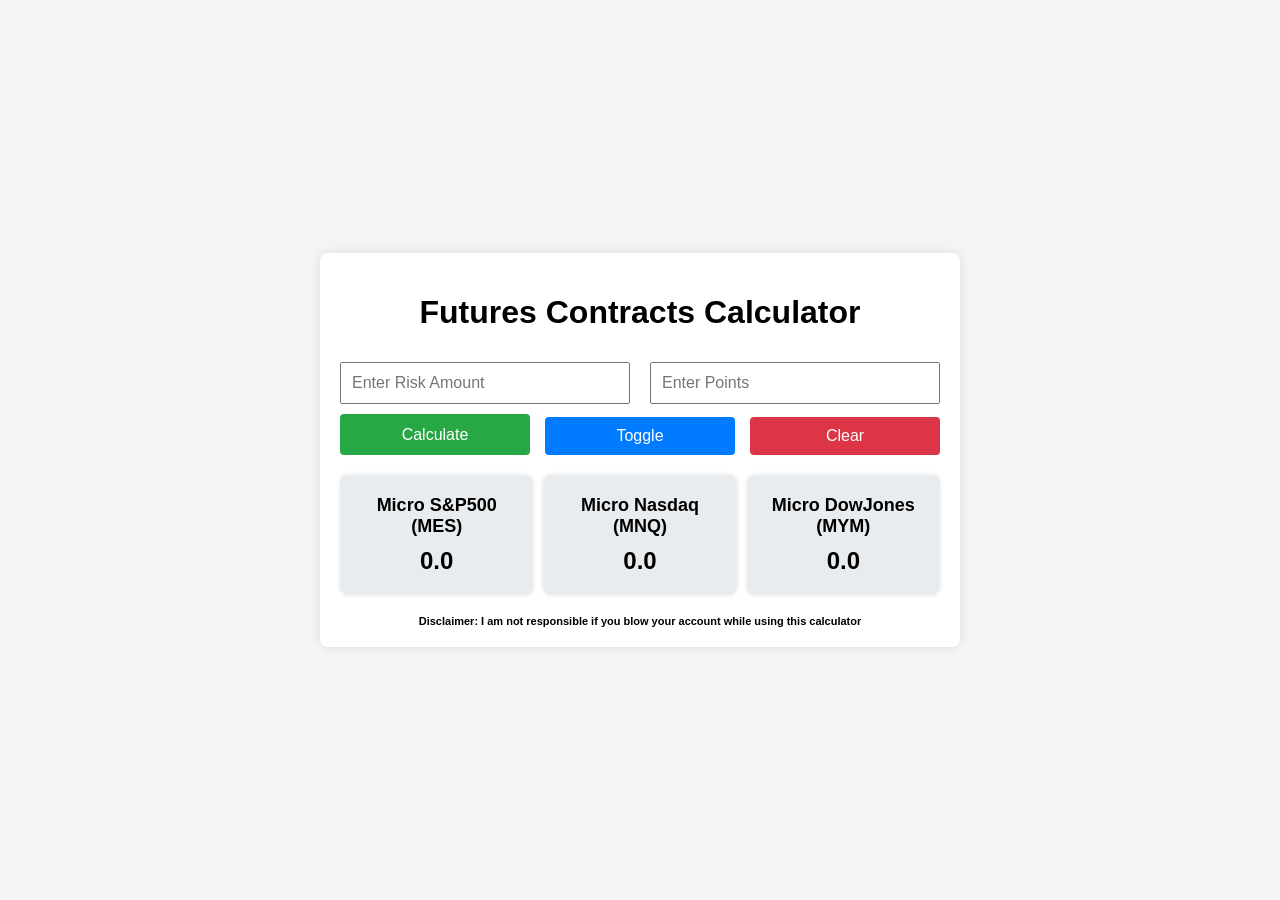
==== index.html @ 9fe2aace "Add files via upload" ====
<!DOCTYPE html>
<html lang="en">
<head>
    <meta charset="UTF-8">
    <meta name="viewport" content="width=device-width, initial-scale=1.0">
    <title>Futures Contracts Calculator</title>
    <link rel="stylesheet" href="styles.css">
</head>
<body>
    <div class="container">
        <h1>Futures Contracts Calculator</h1>
        <div class="form-section">
            <div class="input-container">
                <input type="number" id="riskAmount" placeholder="Enter Risk Amount" step="0.01">
                <input type="number" id="points" placeholder="Enter Points" step="0.25">
            </div>
            <div class="button-container">
                <button class="calcBtn" onclick="calculate()">Calculate</button>
                <button class="marginTop toggleBtn" onclick="toggleContracts()">Toggle</button>
                <button class="marginTop clearBtn" onclick="clearFields()">Clear</button>
            </div>
        </div>
        <div class="results-section">
            <div class="result-box">
                <h2 id="sp500-label">Micro S&P500 (MES)</h2>
                <p id="sp500">0.0</p>
            </div>
            <div class="result-box">
                <h2 id="nasdaq-label">Micro Nasdaq (MNQ)</h2>
                <p id="nasdaq">0.0</p>
            </div>
            <div class="result-box">
                <h2 id="dowJones-label">Micro DowJones (MYM)</h2>
                <p id="dowJones">0.0</p>
            </div>
        </div>
        <p class="smallText">Disclaimer: I am not responsible if you blow your account while using this calculator</p>
    </div>
    <script src="script.js"></script>
</body>
</html>
---- styles.css ----
body {
    font-family: Arial, sans-serif;
    display: flex;
    justify-content: center;
    align-items: center;
    height: 100vh;
    margin: 0;
    background-color: #f4f4f4;
}

.container {
    text-align: center;
    padding: 20px;
    border-radius: 8px;
    background-color: #fff;
    box-shadow: 0 0 10px rgba(0, 0, 0, 0.1);
    width: 90%;
    max-width: 600px;
}

h1 {
    padding-bottom: 10px;
}

.form-section {
    margin-bottom: 20px;
}

.input-container {
    display: flex;
    justify-content: space-between;
    gap: 10px;
    margin-bottom: 10px;
}

input {
    padding: 10px;
    font-size: 16px;
    width: calc(50% - 10px);
    box-sizing: border-box;
}

.button-container {
    display: flex;
    justify-content: space-between;
    gap: 10px;
}

button {
    padding: 10px;
    font-size: 16px;
    width: calc(33.33% - 10px);
    border: none;
    border-radius: 4px;
    cursor: pointer;
    background-color: #007bff;
    color: white;
    transition: background-color 0.3s;
}

button:hover {
    background-color: #035ebe;
}

.results-section {
    display: flex;
    justify-content: space-between;
    gap: 10px;
}

.result-box {
    background-color: #e9ecef;
    border-radius: 8px;
    padding: 20px;
    width: 100%;
    max-width: 180px;
    box-shadow: 0 0 5px rgba(0, 0, 0, 0.1);
}

h2 {
    font-size: 18px;
    margin: 0;
}

p {
    font-size: 24px;
    font-weight: bold;
    margin: 10px 0 0;
}

.smallText {
    margin-top: 20px;
    font-size: 11px;
}

.marginTop {
    margin-top: 3px;
    background-color: black;
}

.marginTop:hover {
    background-color: gray;
}

.calcBtn {
    background-color: #28a745;
}

.calcBtn:hover {
    background-color: #218838;
}

.toggleBtn {
    background-color: #007bff;
}

.toggleBtn:hover {
    background-color: #0069d9;
}

.clearBtn {
    background-color: #dc3545;
}

.clearBtn:hover {
    background-color: #c82333;
}
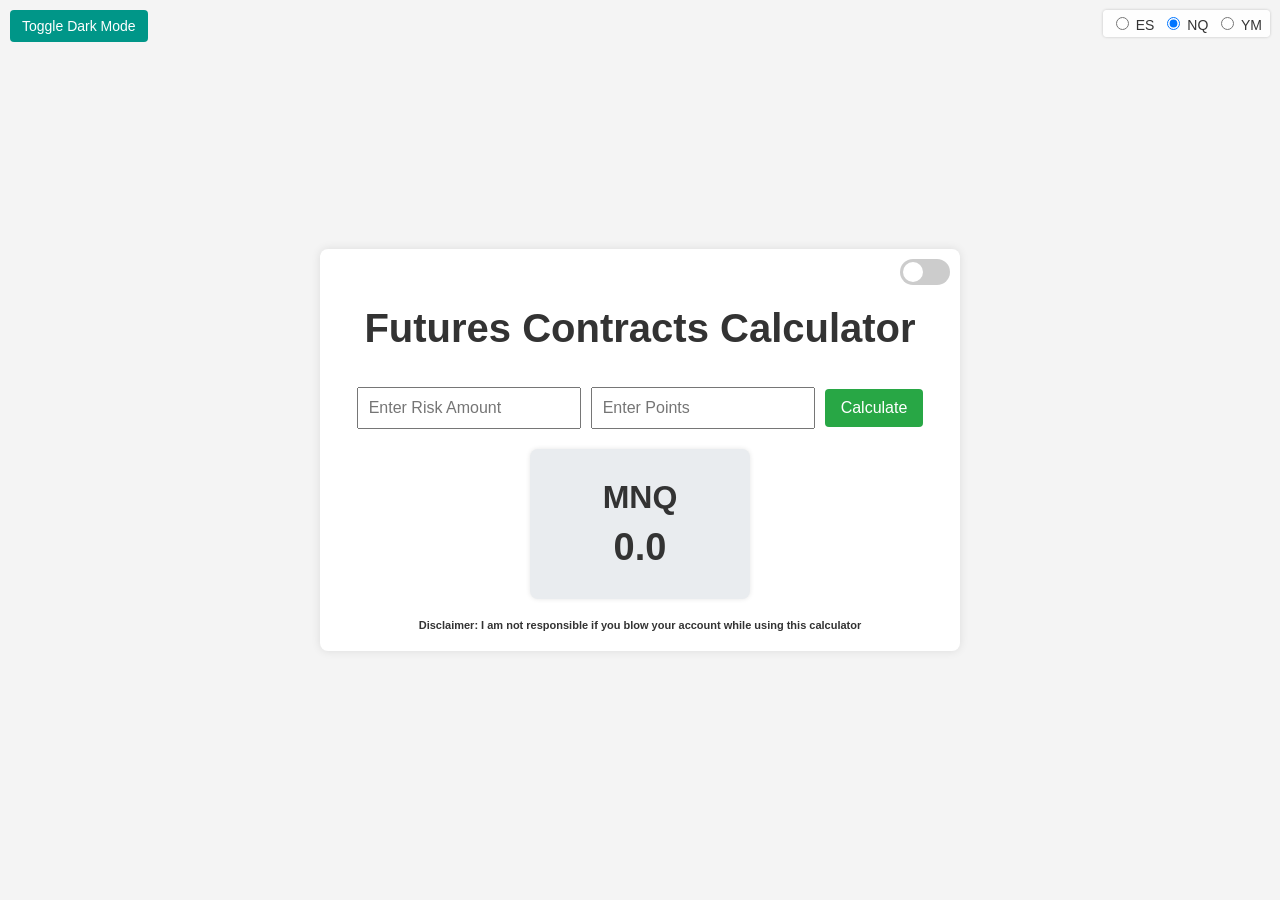
==== commit 617d48cc: "Add files via upload" ====
--- a/index.html
+++ b/index.html
@@ -1,41 +1,73 @@
-<!DOCTYPE html>
-<html lang="en">
-<head>
-    <meta charset="UTF-8">
-    <meta name="viewport" content="width=device-width, initial-scale=1.0">
-    <title>Futures Contracts Calculator</title>
-    <link rel="stylesheet" href="styles.css">
-</head>
-<body>
-    <div class="container">
-        <h1>Futures Contracts Calculator</h1>
-        <div class="form-section">
-            <div class="input-container">
-                <input type="number" id="riskAmount" placeholder="Enter Risk Amount" step="0.01">
-                <input type="number" id="points" placeholder="Enter Points" step="0.25">
-            </div>
-            <div class="button-container">
-                <button class="calcBtn" onclick="calculate()">Calculate</button>
-                <button class="marginTop toggleBtn" onclick="toggleContracts()">Toggle</button>
-                <button class="marginTop clearBtn" onclick="clearFields()">Clear</button>
-            </div>
-        </div>
-        <div class="results-section">
-            <div class="result-box">
-                <h2 id="sp500-label">Micro S&P500 (MES)</h2>
-                <p id="sp500">0.0</p>
-            </div>
-            <div class="result-box">
-                <h2 id="nasdaq-label">Micro Nasdaq (MNQ)</h2>
-                <p id="nasdaq">0.0</p>
-            </div>
-            <div class="result-box">
-                <h2 id="dowJones-label">Micro DowJones (MYM)</h2>
-                <p id="dowJones">0.0</p>
-            </div>
-        </div>
-        <p class="smallText">Disclaimer: I am not responsible if you blow your account while using this calculator</p>
-    </div>
-    <script src="script.js"></script>
-</body>
-</html>
+<!DOCTYPE html>
+<html lang="en">
+<head>
+  <meta charset="UTF-8" />
+  <meta name="viewport" content="width=device-width, initial-scale=1.0" />
+  <title>Futures Contracts Calculator</title>
+  <link rel="stylesheet" href="styles.css" />
+</head>
+<body>
+  <!-- Dark Mode Toggle Button (Fixed at Top Left) -->
+  <button class="darkModeBtn" id="darkModeBtn" onclick="toggleDarkMode()">Toggle Dark Mode</button>
+  
+  <!-- Radio Buttons (Fixed at Top Right) with Static Mini Abbreviations -->
+  <div class="fixed-radio-container">
+    <label>
+      <input type="radio" name="instrument" value="sp500" />
+      <span id="sp500-radio-label">ES</span>
+    </label>
+    <label>
+      <input type="radio" name="instrument" value="nasdaq" checked />
+      <span id="nasdaq-radio-label">NQ</span>
+    </label>
+    <label>
+      <input type="radio" name="instrument" value="dowJones" />
+      <span id="dowJones-radio-label">YM</span>
+    </label>
+  </div>
+  
+  <div class="container">
+    <!-- Toggle Switch for Mini/Micro Mode (Top Right of the container) -->
+    <div class="container-toggle">
+        <label class="toggle-switch">
+        <!-- The toggle is unchecked by default meaning Micro mode -->
+        <input type="checkbox" id="contractToggle" onchange="toggleContracts()">
+        <span class="slider"></span>
+        </label>
+    </div>
+    
+    <h1>Futures Contracts Calculator</h1>
+    
+    <!-- Input Section with Inline Calculate Button -->
+    <div class="form-section">
+      <div class="input-container">
+        <input type="number" id="riskAmount" placeholder="Enter Risk Amount" step="0.01" />
+        <input type="number" id="points" placeholder="Enter Points" step="0.25" />
+        <button class="calcBtn" onclick="calculate()">Calculate</button>
+      </div>
+    </div>
+    
+    <!-- Results Section -->
+    <div class="results-section">
+      <div class="result-box" id="sp500-box">
+        <h2 id="sp500-label">MES</h2>
+        <p id="sp500">0.0</p>
+      </div>
+      <div class="result-box" id="nasdaq-box">
+        <h2 id="nasdaq-label">MNQ</h2>
+        <p id="nasdaq">0.0</p>
+      </div>
+      <div class="result-box" id="dowJones-box">
+        <h2 id="dowJones-label">MYM</h2>
+        <p id="dowJones">0.0</p>
+      </div>
+    </div>
+    
+    <p class="smallText">
+      Disclaimer: I am not responsible if you blow your account while using this calculator
+    </p>
+  </div>
+  
+  <script src="script.js"></script>
+</body>
+</html>
--- a/styles.css
+++ b/styles.css
@@ -1,127 +1,264 @@
-body {
-    font-family: Arial, sans-serif;
-    display: flex;
-    justify-content: center;
-    align-items: center;
-    height: 100vh;
-    margin: 0;
-    background-color: #f4f4f4;
-}
-
-.container {
-    text-align: center;
-    padding: 20px;
-    border-radius: 8px;
-    background-color: #fff;
-    box-shadow: 0 0 10px rgba(0, 0, 0, 0.1);
-    width: 90%;
-    max-width: 600px;
-}
-
-h1 {
-    padding-bottom: 10px;
-}
-
-.form-section {
-    margin-bottom: 20px;
-}
-
-.input-container {
-    display: flex;
-    justify-content: space-between;
-    gap: 10px;
-    margin-bottom: 10px;
-}
-
-input {
-    padding: 10px;
-    font-size: 16px;
-    width: calc(50% - 10px);
-    box-sizing: border-box;
-}
-
-.button-container {
-    display: flex;
-    justify-content: space-between;
-    gap: 10px;
-}
-
-button {
-    padding: 10px;
-    font-size: 16px;
-    width: calc(33.33% - 10px);
-    border: none;
-    border-radius: 4px;
-    cursor: pointer;
-    background-color: #007bff;
-    color: white;
-    transition: background-color 0.3s;
-}
-
-button:hover {
-    background-color: #035ebe;
-}
-
-.results-section {
-    display: flex;
-    justify-content: space-between;
-    gap: 10px;
-}
-
-.result-box {
-    background-color: #e9ecef;
-    border-radius: 8px;
-    padding: 20px;
-    width: 100%;
-    max-width: 180px;
-    box-shadow: 0 0 5px rgba(0, 0, 0, 0.1);
-}
-
-h2 {
-    font-size: 18px;
-    margin: 0;
-}
-
-p {
-    font-size: 24px;
-    font-weight: bold;
-    margin: 10px 0 0;
-}
-
-.smallText {
-    margin-top: 20px;
-    font-size: 11px;
-}
-
-.marginTop {
-    margin-top: 3px;
-    background-color: black;
-}
-
-.marginTop:hover {
-    background-color: gray;
-}
-
-.calcBtn {
-    background-color: #28a745;
-}
-
-.calcBtn:hover {
-    background-color: #218838;
-}
-
-.toggleBtn {
-    background-color: #007bff;
-}
-
-.toggleBtn:hover {
-    background-color: #0069d9;
-}
-
-.clearBtn {
-    background-color: #dc3545;
-}
-
-.clearBtn:hover {
-    background-color: #c82333;
-}+/* General Styles */
+body {
+  font-family: Arial, sans-serif;
+  margin: 0;
+  background-color: #f4f4f4;
+  color: #333;
+  display: flex;
+  justify-content: center;
+  align-items: center;
+  height: 100vh;
+}
+
+.container {
+  position: relative;
+  text-align: center;
+  padding: 20px;
+  border-radius: 8px;
+  background-color: #fff;
+  box-shadow: 0 0 10px rgba(0, 0, 0, 0.1);
+  width: 90%;
+  max-width: 600px;
+  z-index: 1;
+}
+
+/* Toggle Switch Container in top right of the container */
+.container-toggle {
+  position: absolute;
+  top: 10px;
+  right: 10px;
+  display: flex;
+  align-items: center;
+  gap: 8px;
+  font-size: 14px;
+}
+
+h1 {
+  padding-top: 10px; /* Provide space for the toggle switch */
+  padding-bottom: 10px;
+  font-size: 40px;
+}
+
+.form-section {
+  margin-bottom: 20px;
+}
+
+/* Inline Input Container with Calculate Button */
+.input-container {
+  display: flex;
+  align-items: center;
+  gap: 10px;
+  justify-content: center;
+}
+
+.input-container input {
+  padding: 10px;
+  font-size: 16px;
+  box-sizing: border-box;
+}
+
+.calcBtn {
+  background-color: #28a745;
+  color: white;
+  padding: 10px 16px;
+  font-size: 16px;
+  border: none;
+  border-radius: 4px;
+  cursor: pointer;
+  transition: background-color 0.3s;
+}
+
+.calcBtn:hover {
+  background-color: #218838;
+}
+
+/* Fixed Radio Container (Top Right of the viewport) */
+.fixed-radio-container {
+  position: fixed;
+  top: 10px;
+  right: 10px;
+  background: rgba(255, 255, 255, 0.9);
+  padding: 4px 8px;
+  border-radius: 4px;
+  box-shadow: 0 0 3px rgba(0, 0, 0, 0.2);
+  z-index: 1000;
+  display: inline-flex;
+  gap: 8px;
+  font-size: 14px;
+}
+
+.fixed-radio-container label {
+  cursor: pointer;
+  margin: 0;
+}
+
+/* Toggle Switch Styles */
+.toggle-switch {
+  position: relative;
+  display: inline-block;
+  width: 50px;
+  height: 26px;
+}
+
+.toggle-switch input {
+  opacity: 0;
+  width: 0;
+  height: 0;
+}
+
+.slider {
+  position: absolute;
+  cursor: pointer;
+  top: 0;
+  left: 0;
+  right: 0;
+  bottom: 0;
+  background-color: #ccc;
+  transition: background-color 0.4s, transform 0.4s;
+  border-radius: 26px;
+}
+
+.slider:before {
+  position: absolute;
+  content: "";
+  height: 20px;
+  width: 20px;
+  left: 3px;
+  bottom: 3px;
+  background-color: white;
+  transition: transform 0.4s;
+  border-radius: 50%;
+}
+
+input:checked + .slider {
+  background-color: #2196F3;
+}
+
+input:checked + .slider:before {
+  transform: translateX(24px);
+}
+
+/* Results Section */
+.results-section {
+  display: flex;
+  justify-content: space-around;
+  gap: 10px;
+  flex-wrap: wrap;
+}
+
+.result-box {
+  background-color: #e9ecef;
+  border-radius: 8px;
+  padding: 20px;
+  padding-top: 30px;
+  width: 100%;
+  height: 100px;
+  max-width: 180px;
+  box-shadow: 0 0 5px rgba(0, 0, 0, 0.1);
+  margin: 0 auto;
+}
+
+h2 {
+  font-size: 32px;
+  margin: 0;
+}
+
+p {
+  font-size: 38px;
+  font-weight: bold;
+  margin: 10px 0 0;
+}
+
+.smallText {
+  margin-top: 20px;
+  font-size: 11px;
+}
+
+/* Dark Mode Toggle Button - Fixed at Top Left with Teal Color */
+.darkModeBtn {
+  position: fixed;
+  top: 10px;
+  left: 10px;
+  padding: 8px 12px;
+  font-size: 14px;
+  border: none;
+  border-radius: 4px;
+  cursor: pointer;
+  background-color: #009688;
+  color: #fff;
+  z-index: 1000;
+  transition: background-color 0.3s;
+}
+
+.darkModeBtn:hover {
+  background-color: #00796b;
+}
+
+/* Dark Mode Styles */
+body.dark-mode {
+  background-color: #222;
+  color: #ddd;
+}
+
+/* White Borders in Dark Mode */
+body.dark-mode .container {
+  background-color: #333;
+  box-shadow: 0 0 10px rgba(255, 255, 255, 0.1);
+  border: 1px solid #fff;
+}
+
+body.dark-mode input {
+  background-color: #555;
+  color: #ddd;
+  border: 1px solid #fff;
+}
+
+body.dark-mode .result-box {
+  background-color: #444;
+  box-shadow: 0 0 5px rgba(255, 255, 255, 0.1);
+  border: 1px solid #fff;
+}
+
+body.dark-mode .fixed-radio-container {
+  background: rgba(50, 50, 50, 0.9);
+  color: #ddd;
+  border: 1px solid #fff;
+}
+
+/* Media Query: Only Adjusting the Container and its Contents for Responsiveness */
+@media (max-width: 600px) {
+  .container {
+      width: 95%;
+      padding: 15px;
+  }
+  h1 {
+      font-size: 28px;
+      padding-top: 15px;
+  }
+  .input-container {
+      flex-direction: column;
+      gap: 15px;
+  }
+  .input-container input,
+  .calcBtn {
+      width: 100%;
+      max-width: none;
+  }
+  .results-section {
+      flex-direction: column;
+      gap: 15px;
+      align-items: center;
+  }
+  .result-box {
+      width: 100%;
+      max-width: 300px;
+      height: auto;
+      padding: 15px;
+  }
+  h2 {
+      font-size: 24px;
+  }
+  p {
+      font-size: 28px;
+  }
+}
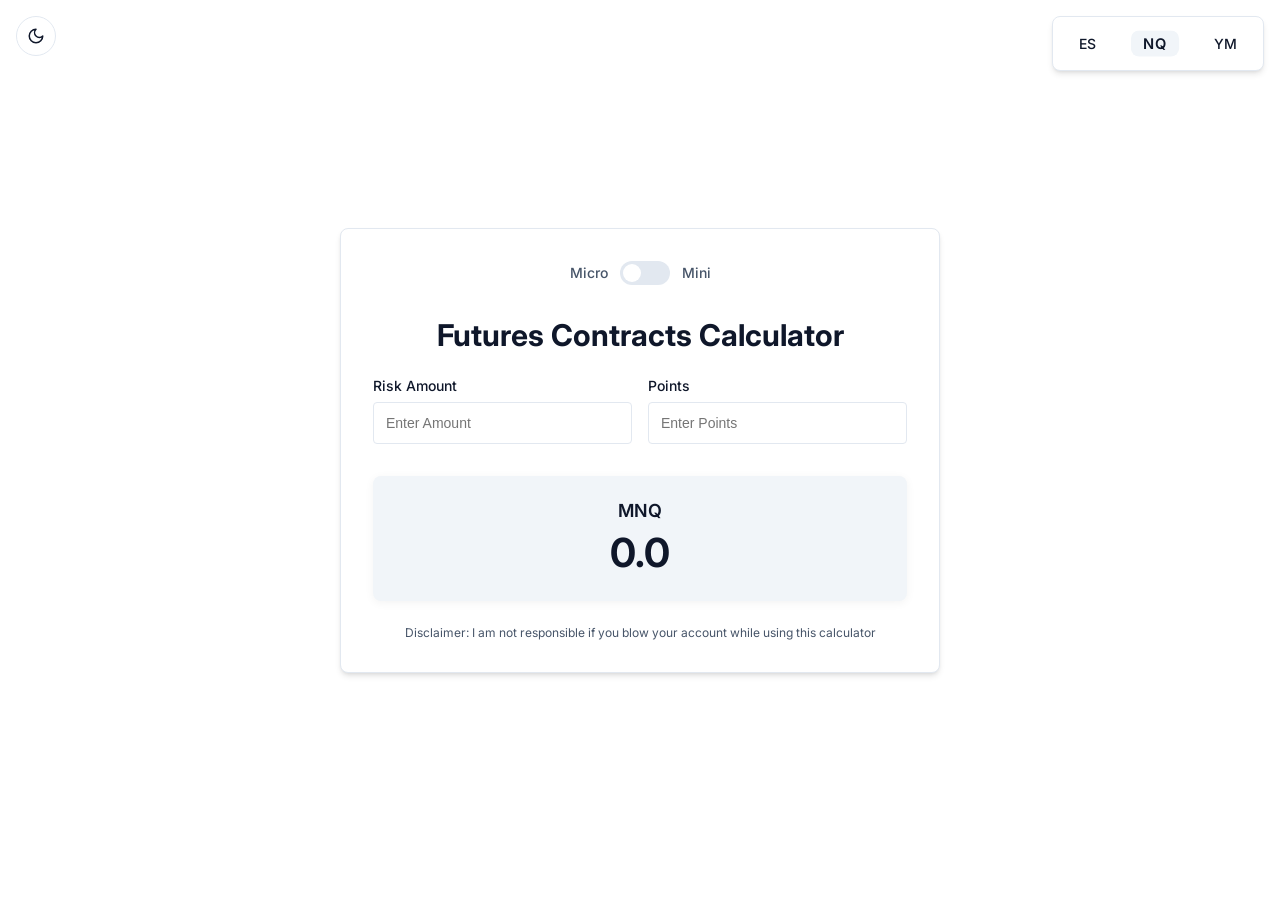
==== commit 40d29e16: "Add favicon, enhance typography with Google Fonts, and improve accessibility with ARIA labels. Refac" ====
--- a/index.html
+++ b/index.html
@@ -4,46 +4,64 @@
   <meta charset="UTF-8" />
   <meta name="viewport" content="width=device-width, initial-scale=1.0" />
   <title>Futures Contracts Calculator</title>
+  <!-- Favicon -->
+  <link rel="icon" href="favicon.png" type="image/png">
   <link rel="stylesheet" href="styles.css" />
+  <!-- Add Google Fonts for improved typography -->
+  <link rel="preconnect" href="https://fonts.googleapis.com">
+  <link rel="preconnect" href="https://fonts.gstatic.com" crossorigin>
+  <link href="https://fonts.googleapis.com/css2?family=Inter:wght@400;500;600;700&display=swap" rel="stylesheet">
 </head>
+
 <body>
-  <!-- Dark Mode Toggle Button (Fixed at Top Left) -->
-  <button class="darkModeBtn" id="darkModeBtn" onclick="toggleDarkMode()">Toggle Dark Mode</button>
+  <!-- Dark/Light Mode Toggle Button -->
+  <button class="darkModeBtn" id="darkModeBtn" onclick="toggleDarkMode()" aria-label="Toggle Dark Mode">
+    <!-- Moon icon - shown in light mode -->
+    <svg class="moon-icon" xmlns="http://www.w3.org/2000/svg" width="18" height="18" viewBox="0 0 24 24" fill="none" stroke="currentColor" stroke-width="2" stroke-linecap="round" stroke-linejoin="round"><path d="M12 3a6 6 0 0 0 9 9 9 9 0 1 1-9-9Z"/></svg>
+    <!-- Sun icon - shown in dark mode -->
+    <svg class="sun-icon" xmlns="http://www.w3.org/2000/svg" width="18" height="18" viewBox="0 0 24 24" fill="none" stroke="currentColor" stroke-width="2" stroke-linecap="round" stroke-linejoin="round"><circle cx="12" cy="12" r="5"/><path d="M12 1v2M12 21v2M4.2 4.2l1.4 1.4M18.4 18.4l1.4 1.4M1 12h2M21 12h2M4.2 19.8l1.4-1.4M18.4 5.6l1.4-1.4"/></svg>
+  </button>
   
-  <!-- Radio Buttons (Fixed at Top Right) with Static Mini Abbreviations -->
-  <div class="fixed-radio-container">
-    <label>
-      <input type="radio" name="instrument" value="sp500" />
+  <!-- Instrument Selection -->
+  <div class="instrument-selector">
+    <label class="radio-label">
+      <input type="radio" name="instrument" value="sp500" aria-labelledby="sp500-radio-label" />
       <span id="sp500-radio-label">ES</span>
     </label>
-    <label>
-      <input type="radio" name="instrument" value="nasdaq" checked />
+    <label class="radio-label">
+      <input type="radio" name="instrument" value="nasdaq" checked aria-labelledby="nasdaq-radio-label" />
       <span id="nasdaq-radio-label">NQ</span>
     </label>
-    <label>
-      <input type="radio" name="instrument" value="dowJones" />
+    <label class="radio-label">
+      <input type="radio" name="instrument" value="dowJones" aria-labelledby="dowJones-radio-label" />
       <span id="dowJones-radio-label">YM</span>
     </label>
   </div>
   
   <div class="container">
-    <!-- Toggle Switch for Mini/Micro Mode (Top Right of the container) -->
+    <!-- Toggle Switch for Mini/Micro Mode -->
     <div class="container-toggle">
-        <label class="toggle-switch">
-        <!-- The toggle is unchecked by default meaning Micro mode -->
-        <input type="checkbox" id="contractToggle" onchange="toggleContracts()">
+      <span class="toggle-label">Micro</span>
+      <label class="toggle-switch">
+        <input type="checkbox" id="contractToggle" onchange="toggleContracts()" aria-label="Toggle between Micro and Mini contracts">
         <span class="slider"></span>
-        </label>
+      </label>
+      <span class="toggle-label">Mini</span>
     </div>
     
     <h1>Futures Contracts Calculator</h1>
     
-    <!-- Input Section with Inline Calculate Button -->
+    <!-- Input Section -->
     <div class="form-section">
       <div class="input-container">
-        <input type="number" id="riskAmount" placeholder="Enter Risk Amount" step="0.01" />
-        <input type="number" id="points" placeholder="Enter Points" step="0.25" />
-        <button class="calcBtn" onclick="calculate()">Calculate</button>
+        <div class="input-wrapper">
+          <label for="riskAmount">Risk Amount</label>
+          <input type="number" id="riskAmount" placeholder="Enter Amount" step="0.01" />
+        </div>
+        <div class="input-wrapper">
+          <label for="points">Points</label>
+          <input type="number" id="points" placeholder="Enter Points" step="0.25" />
+        </div>
       </div>
     </div>
     
@@ -63,7 +81,7 @@
       </div>
     </div>
     
-    <p class="smallText">
+    <p class="disclaimer">
       Disclaimer: I am not responsible if you blow your account while using this calculator
     </p>
   </div>
--- a/styles.css
+++ b/styles.css
@@ -1,103 +1,156 @@
-/* General Styles */
+:root {
+  --background: #ffffff;
+  --foreground: #0f172a;
+  --card: #ffffff;
+  --card-foreground: #0f172a;
+  --primary: #0f172a;
+  --primary-foreground: #f8fafc;
+  --secondary: #f1f5f9;
+  --secondary-foreground: #0f172a;
+  --muted: #e2e8f0;
+  --muted-foreground: #475569;
+  --accent: #f1f5f9;
+  --accent-foreground: #0f172a;
+  --border: #e2e8f0;
+  --ring: #94a3b8;
+  --radius: 0.5rem;
+  --shadow: 0 4px 6px -1px rgb(0 0 0 / 0.1), 0 2px 4px -2px rgb(0 0 0 / 0.1);
+}
+
+.dark-mode {
+  --background: #0f172a;
+  --foreground: #f8fafc;
+  --card: #1e293b;
+  --card-foreground: #f8fafc;
+  --primary: #f8fafc;
+  --primary-foreground: #0f172a;
+  --secondary: #1e293b;
+  --secondary-foreground: #f8fafc;
+  --muted: #334155;
+  --muted-foreground: #94a3b8;
+  --accent: #1e293b;
+  --accent-foreground: #f8fafc;
+  --border: #334155;
+  --ring: #1e293b;
+}
+
+* {
+  margin: 0;
+  padding: 0;
+  box-sizing: border-box;
+}
+
 body {
-  font-family: Arial, sans-serif;
-  margin: 0;
-  background-color: #f4f4f4;
-  color: #333;
+  font-family: 'Inter', -apple-system, BlinkMacSystemFont, 'Segoe UI', Roboto, Oxygen, Ubuntu, Cantarell, 'Open Sans', 'Helvetica Neue', sans-serif;
+  background-color: var(--background);
+  color: var(--foreground);
   display: flex;
   justify-content: center;
   align-items: center;
   height: 100vh;
-}
-
+  transition: background-color 0.3s ease, color 0.3s ease;
+}
+
+/* Main Container */
 .container {
   position: relative;
-  text-align: center;
-  padding: 20px;
-  border-radius: 8px;
-  background-color: #fff;
-  box-shadow: 0 0 10px rgba(0, 0, 0, 0.1);
   width: 90%;
   max-width: 600px;
+  background-color: var(--card);
+  color: var(--card-foreground);
+  border-radius: var(--radius);
+  box-shadow: var(--shadow);
+  padding: 2rem;
   z-index: 1;
-}
-
-/* Toggle Switch Container in top right of the container */
+  border: 1px solid var(--border);
+  transition: background-color 0.3s ease, color 0.3s ease, border-color 0.3s ease;
+}
+
+h1 {
+  font-size: 1.875rem;
+  font-weight: 700;
+  text-align: center;
+  margin-bottom: 1.5rem;
+  color: var(--foreground);
+}
+
+/* Instrument Selector */
+.instrument-selector {
+  position: fixed;
+  top: 1rem;
+  right: 1rem;
+  display: flex;
+  gap: 0.5rem;
+  background-color: var(--card);
+  border: 1px solid var(--border);
+  border-radius: var(--radius);
+  padding: 0.5rem;
+  box-shadow: var(--shadow);
+  z-index: 10;
+}
+
+.radio-label {
+  display: flex;
+  align-items: center;
+  cursor: pointer;
+  gap: 0.25rem;
+  padding: 0.375rem 0.625rem;
+  border-radius: calc(var(--radius) - 0.25rem);
+  font-weight: 500;
+  font-size: 0.875rem;
+  transition: background-color 0.2s ease;
+}
+
+.radio-label:hover {
+  background-color: var(--accent);
+}
+
+.radio-label input[type="radio"] {
+  width: 0;
+  height: 0;
+  opacity: 0;
+  position: absolute;
+}
+
+.radio-label input[type="radio"]:checked + span {
+  color: var(--primary);
+  font-weight: 600;
+}
+
+/* Add background indicator for selected radio option */
+.radio-label input[type="radio"]:checked + span {
+  background-color: var(--accent);
+  padding: 0.25rem 0.75rem;
+  border-radius: var(--radius);
+  transform: scale(1.05);
+}
+
+.radio-label span {
+  transition: color 0.2s ease, background-color 0.2s ease, transform 0.2s ease, padding 0.2s ease;
+  padding: 0.25rem 0.5rem;
+}
+
+/* Toggle Switch Container */
 .container-toggle {
-  position: absolute;
-  top: 10px;
-  right: 10px;
-  display: flex;
-  align-items: center;
-  gap: 8px;
-  font-size: 14px;
-}
-
-h1 {
-  padding-top: 10px; /* Provide space for the toggle switch */
-  padding-bottom: 10px;
-  font-size: 40px;
-}
-
-.form-section {
-  margin-bottom: 20px;
-}
-
-/* Inline Input Container with Calculate Button */
-.input-container {
-  display: flex;
-  align-items: center;
-  gap: 10px;
+  display: flex;
+  align-items: center;
   justify-content: center;
-}
-
-.input-container input {
-  padding: 10px;
-  font-size: 16px;
-  box-sizing: border-box;
-}
-
-.calcBtn {
-  background-color: #28a745;
-  color: white;
-  padding: 10px 16px;
-  font-size: 16px;
-  border: none;
-  border-radius: 4px;
-  cursor: pointer;
-  transition: background-color 0.3s;
-}
-
-.calcBtn:hover {
-  background-color: #218838;
-}
-
-/* Fixed Radio Container (Top Right of the viewport) */
-.fixed-radio-container {
-  position: fixed;
-  top: 10px;
-  right: 10px;
-  background: rgba(255, 255, 255, 0.9);
-  padding: 4px 8px;
-  border-radius: 4px;
-  box-shadow: 0 0 3px rgba(0, 0, 0, 0.2);
-  z-index: 1000;
-  display: inline-flex;
-  gap: 8px;
-  font-size: 14px;
-}
-
-.fixed-radio-container label {
-  cursor: pointer;
-  margin: 0;
-}
-
-/* Toggle Switch Styles */
+  gap: 0.75rem;
+  margin-bottom: 2rem;
+}
+
+.toggle-label {
+  font-size: 0.875rem;
+  font-weight: 500;
+  color: var(--muted-foreground);
+}
+
+/* Toggle Switch */
 .toggle-switch {
   position: relative;
   display: inline-block;
   width: 50px;
-  height: 26px;
+  height: 24px;
 }
 
 .toggle-switch input {
@@ -113,152 +166,190 @@
   left: 0;
   right: 0;
   bottom: 0;
-  background-color: #ccc;
-  transition: background-color 0.4s, transform 0.4s;
-  border-radius: 26px;
+  background-color: var(--muted);
+  transition: 0.4s;
+  border-radius: 24px;
 }
 
 .slider:before {
   position: absolute;
   content: "";
-  height: 20px;
-  width: 20px;
+  height: 18px;
+  width: 18px;
   left: 3px;
   bottom: 3px;
-  background-color: white;
-  transition: transform 0.4s;
+  background-color: var(--background);
+  transition: 0.4s;
   border-radius: 50%;
 }
 
 input:checked + .slider {
-  background-color: #2196F3;
+  background-color: var(--primary);
 }
 
 input:checked + .slider:before {
-  transform: translateX(24px);
+  transform: translateX(26px);
+}
+
+/* Input Form */
+.form-section {
+  margin-bottom: 2rem;
+}
+
+.input-container {
+  display: grid;
+  grid-template-columns: 1fr 1fr;
+  gap: 1rem;
+}
+
+.input-wrapper {
+  display: flex;
+  flex-direction: column;
+  gap: 0.5rem;
+}
+
+.input-wrapper label {
+  font-size: 0.875rem;
+  font-weight: 500;
+  color: var(--foreground);
+}
+
+.input-wrapper input {
+  padding: 0.75rem;
+  font-size: 0.875rem;
+  border: 1px solid var(--border);
+  border-radius: calc(var(--radius) - 0.25rem);
+  background-color: var(--background);
+  color: var(--foreground);
+  transition: border-color 0.2s ease, box-shadow 0.2s ease;
+}
+
+.input-wrapper input:focus {
+  outline: none;
+  border-color: var(--ring);
+  box-shadow: 0 0 0 2px var(--accent);
 }
 
 /* Results Section */
 .results-section {
-  display: flex;
-  justify-content: space-around;
-  gap: 10px;
-  flex-wrap: wrap;
+  display: grid;
+  grid-template-columns: repeat(auto-fit, minmax(150px, 1fr));
+  gap: 1rem;
+  margin-bottom: 1.5rem;
 }
 
 .result-box {
-  background-color: #e9ecef;
-  border-radius: 8px;
-  padding: 20px;
-  padding-top: 30px;
-  width: 100%;
-  height: 100px;
-  max-width: 180px;
-  box-shadow: 0 0 5px rgba(0, 0, 0, 0.1);
-  margin: 0 auto;
-}
-
-h2 {
-  font-size: 32px;
-  margin: 0;
-}
-
-p {
-  font-size: 38px;
-  font-weight: bold;
-  margin: 10px 0 0;
-}
-
-.smallText {
-  margin-top: 20px;
-  font-size: 11px;
-}
-
-/* Dark Mode Toggle Button - Fixed at Top Left with Teal Color */
+  background-color: var(--secondary);
+  color: var(--secondary-foreground);
+  border-radius: var(--radius);
+  padding: 1.5rem;
+  text-align: center;
+  transition: background-color 0.3s ease, transform 0.2s ease;
+  display: flex;
+  flex-direction: column;
+  align-items: center;
+  justify-content: center;
+  min-height: 120px;
+  box-shadow: 0 2px 10px rgba(0, 0, 0, 0.05);
+}
+
+.result-box:hover {
+  transform: translateY(-2px);
+  box-shadow: 0 4px 12px rgba(0, 0, 0, 0.1);
+}
+
+.result-box h2 {
+  font-size: 1.125rem;
+  font-weight: 600;
+  margin-bottom: 0.5rem;
+}
+
+.result-box p {
+  font-size: 2.5rem;
+  font-weight: 700;
+  line-height: 1.2;
+}
+
+/* Disclaimer */
+.disclaimer {
+  font-size: 0.75rem;
+  color: var(--muted-foreground);
+  text-align: center;
+  margin-top: 1rem;
+}
+
+/* Dark Mode Toggle Button */
 .darkModeBtn {
   position: fixed;
-  top: 10px;
-  left: 10px;
-  padding: 8px 12px;
-  font-size: 14px;
-  border: none;
-  border-radius: 4px;
+  top: 1rem;
+  left: 1rem;
+  background-color: var(--card);
+  color: var(--card-foreground);
+  border: 1px solid var(--border);
+  border-radius: 50%;
+  width: 40px;
+  height: 40px;
+  display: flex;
+  align-items: center;
+  justify-content: center;
   cursor: pointer;
-  background-color: #009688;
-  color: #fff;
-  z-index: 1000;
-  transition: background-color 0.3s;
+  z-index: 10;
+  transition: background-color 0.3s ease, color 0.3s ease, transform 0.2s ease;
+  overflow: hidden;
 }
 
 .darkModeBtn:hover {
-  background-color: #00796b;
-}
-
-/* Dark Mode Styles */
-body.dark-mode {
-  background-color: #222;
-  color: #ddd;
-}
-
-/* White Borders in Dark Mode */
-body.dark-mode .container {
-  background-color: #333;
-  box-shadow: 0 0 10px rgba(255, 255, 255, 0.1);
-  border: 1px solid #fff;
-}
-
-body.dark-mode input {
-  background-color: #555;
-  color: #ddd;
-  border: 1px solid #fff;
-}
-
-body.dark-mode .result-box {
-  background-color: #444;
-  box-shadow: 0 0 5px rgba(255, 255, 255, 0.1);
-  border: 1px solid #fff;
-}
-
-body.dark-mode .fixed-radio-container {
-  background: rgba(50, 50, 50, 0.9);
-  color: #ddd;
-  border: 1px solid #fff;
-}
-
-/* Media Query: Only Adjusting the Container and its Contents for Responsiveness */
-@media (max-width: 600px) {
+  transform: scale(1.05);
+  background-color: var(--accent);
+}
+
+/* Show/hide appropriate icons based on theme */
+.moon-icon {
+  display: block;
+}
+
+.sun-icon {
+  display: none;
+}
+
+body.dark-mode .moon-icon {
+  display: none;
+}
+
+body.dark-mode .sun-icon {
+  display: block;
+}
+
+/* Media Queries */
+@media (max-width: 640px) {
   .container {
-      width: 95%;
-      padding: 15px;
-  }
+    width: 95%;
+    padding: 1.5rem;
+  }
+  
   h1 {
-      font-size: 28px;
-      padding-top: 15px;
-  }
+    font-size: 1.5rem;
+    margin-bottom: 1.25rem;
+  }
+  
   .input-container {
-      flex-direction: column;
-      gap: 15px;
-  }
-  .input-container input,
-  .calcBtn {
-      width: 100%;
-      max-width: none;
-  }
+    grid-template-columns: 1fr;
+  }
+  
   .results-section {
-      flex-direction: column;
-      gap: 15px;
-      align-items: center;
-  }
+    grid-template-columns: 1fr;
+  }
+  
   .result-box {
-      width: 100%;
-      max-width: 300px;
-      height: auto;
-      padding: 15px;
-  }
-  h2 {
-      font-size: 24px;
-  }
-  p {
-      font-size: 28px;
-  }
-}
+    padding: 1.25rem;
+  }
+
+  .nl-container {
+    position: fixed;
+    color: var(--muted-foreground);
+    font-size: 0.875rem;
+    font-weight: 500;
+    text-align: center;
+    margin-top: 1rem;
+  }
+}
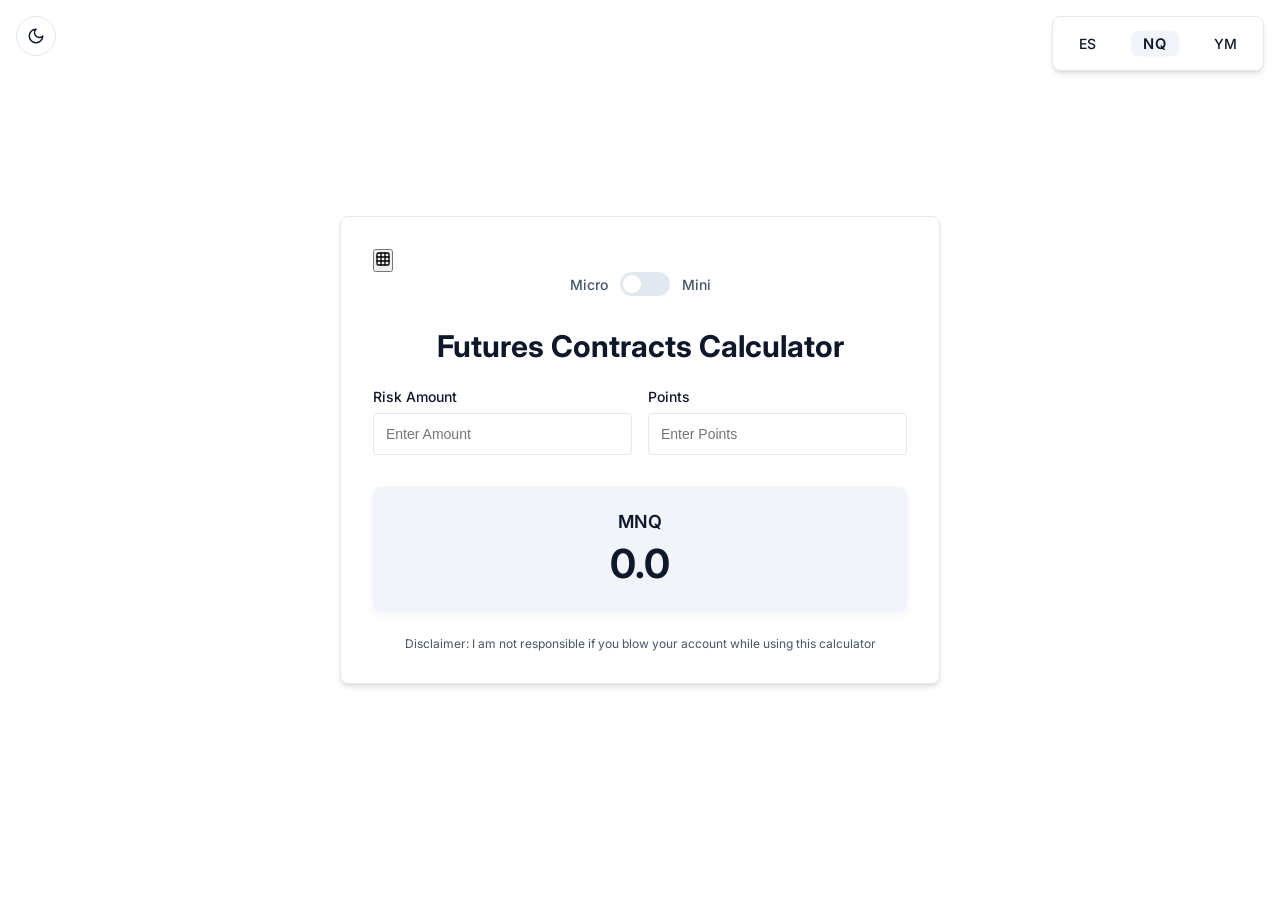
==== commit d87abe8e: "Update index.html" ====
--- a/index.html
+++ b/index.html
@@ -39,6 +39,11 @@
   </div>
   
   <div class="container">
+    <!-- Table View Button (positioned at top left) -->
+    <button id="tableViewBtn" class="table-view-btn" onclick="navigateToTableView()" aria-label="View Stop Loss Range Table">
+      <svg xmlns="http://www.w3.org/2000/svg" width="16" height="16" viewBox="0 0 24 24" fill="none" stroke="currentColor" stroke-width="2" stroke-linecap="round" stroke-linejoin="round"><rect width="18" height="18" x="3" y="3" rx="2" ry="2"/><line x1="3" x2="21" y1="9" y2="9"/><line x1="3" x2="21" y1="15" y2="15"/><line x1="9" x2="9" y1="3" y2="21"/><line x1="15" x2="15" y1="3" y2="21"/></svg>
+    </button>
+    
     <!-- Toggle Switch for Mini/Micro Mode -->
     <div class="container-toggle">
       <span class="toggle-label">Micro</span>
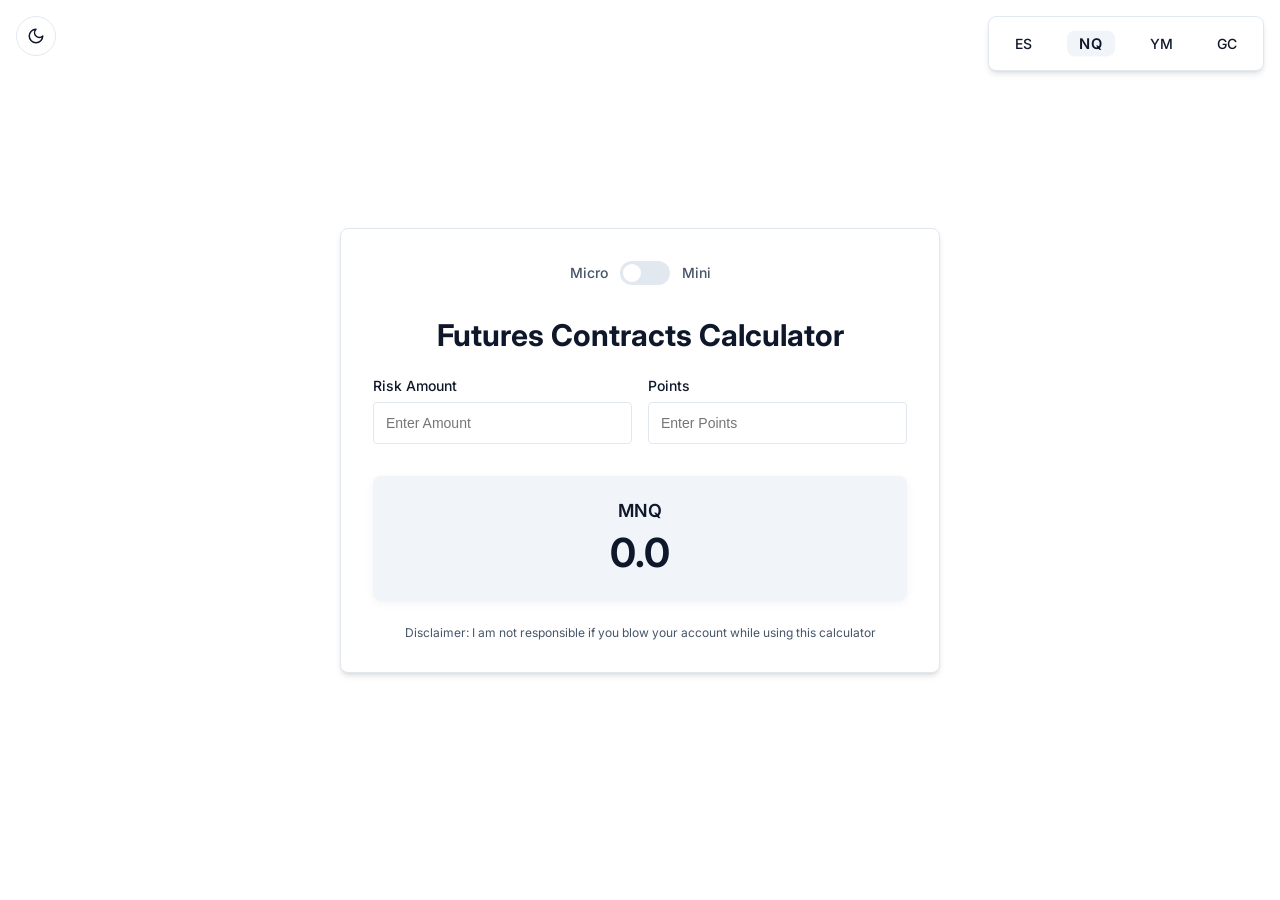
==== commit ea630a2d: "Add contracts table page with dynamic contract calculations, instrument tabs, and dark/light mode to" ====
--- a/index.html
+++ b/index.html
@@ -35,6 +35,10 @@
     <label class="radio-label">
       <input type="radio" name="instrument" value="dowJones" aria-labelledby="dowJones-radio-label" />
       <span id="dowJones-radio-label">YM</span>
+    </label>
+    <label class="radio-label">
+      <input type="radio" name="instrument" value="gold" aria-labelledby="gold-radio-label" />
+      <span id="gold-radio-label">GC</span>
     </label>
   </div>
   
@@ -84,6 +88,10 @@
         <h2 id="dowJones-label">MYM</h2>
         <p id="dowJones">0.0</p>
       </div>
+      <div class="result-box" id="gold-box">
+        <h2 id="gold-label">MGC</h2>
+        <p id="gold">0.0</p>
+      </div>
     </div>
     
     <p class="disclaimer">
--- a/styles.css
+++ b/styles.css
@@ -230,6 +230,43 @@
   box-shadow: 0 0 0 2px var(--accent);
 }
 
+/* Table View Button */
+.table-view-btn {
+  display: none; /* Hidden by default, shown via JS when risk amount entered */
+  position: absolute;
+  top: 1rem;
+  left: 1rem;
+  padding: 0.5rem;
+  background-color: var(--primary);
+  color: var(--primary-foreground);
+  border: none;
+  border-radius: 50%;
+  width: 32px;
+  height: 32px;
+  font-size: 0.75rem;
+  font-weight: 500;
+  cursor: pointer;
+  transition: all 0.2s ease;
+  align-items: center;
+  justify-content: center;
+  z-index: 5;
+}
+
+.table-view-btn svg {
+  transition: transform 0.2s ease;
+  width: 14px;
+  height: 14px;
+}
+
+.table-view-btn:hover {
+  opacity: 0.9;
+  transform: scale(1.1);
+}
+
+.table-view-btn:hover svg {
+  transform: scale(1.1);
+}
+
 /* Results Section */
 .results-section {
   display: grid;
